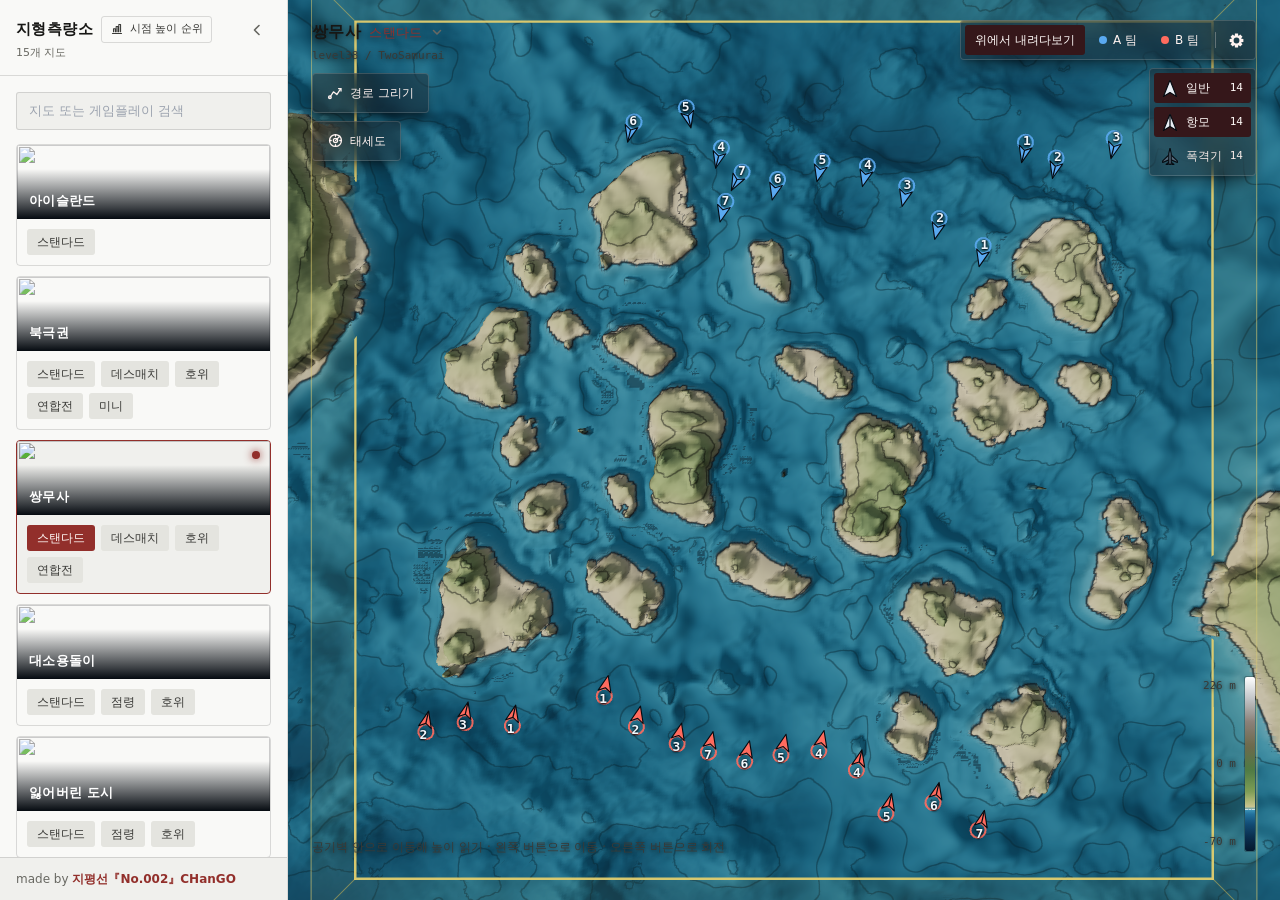
==== admin/index.html @ e3098318 "Add map viewer terrain data and Korean UI" ====
<!doctype html>
<html lang="ko">
  <head>
    <meta charset="UTF-8" />
    <meta name="viewport" content="width=device-width, initial-scale=1.0" />
    <title>지형도 작성 플랫폼 - 비공식</title>
    <link rel="stylesheet" href="/index.css" />
  </head>
  <body>
    <div id="root"></div>
    <script src="/indexbh.js?v=20261002d"></script>
  </body>
</html>
---- index.css ----
*,:before,:after {
    --tw-border-spacing-x: 0;
    --tw-border-spacing-y: 0;
    --tw-translate-x: 0;
    --tw-translate-y: 0;
    --tw-rotate: 0;
    --tw-skew-x: 0;
    --tw-skew-y: 0;
    --tw-scale-x: 1;
    --tw-scale-y: 1;
    --tw-pan-x: ;
    --tw-pan-y: ;
    --tw-pinch-zoom: ;
    --tw-scroll-snap-strictness: proximity;
    --tw-gradient-from-position: ;
    --tw-gradient-via-position: ;
    --tw-gradient-to-position: ;
    --tw-ordinal: ;
    --tw-slashed-zero: ;
    --tw-numeric-figure: ;
    --tw-numeric-spacing: ;
    --tw-numeric-fraction: ;
    --tw-ring-inset: ;
    --tw-ring-offset-width: 0px;
    --tw-ring-offset-color: #fff;
    --tw-ring-color: rgb(59 130 246 / .5);
    --tw-ring-offset-shadow: 0 0 #0000;
    --tw-ring-shadow: 0 0 #0000;
    --tw-shadow: 0 0 #0000;
    --tw-shadow-colored: 0 0 #0000;
    --tw-blur: ;
    --tw-brightness: ;
    --tw-contrast: ;
    --tw-grayscale: ;
    --tw-hue-rotate: ;
    --tw-invert: ;
    --tw-saturate: ;
    --tw-sepia: ;
    --tw-drop-shadow: ;
    --tw-backdrop-blur: ;
    --tw-backdrop-brightness: ;
    --tw-backdrop-contrast: ;
    --tw-backdrop-grayscale: ;
    --tw-backdrop-hue-rotate: ;
    --tw-backdrop-invert: ;
    --tw-backdrop-opacity: ;
    --tw-backdrop-saturate: ;
    --tw-backdrop-sepia: ;
    --tw-contain-size: ;
    --tw-contain-layout: ;
    --tw-contain-paint: ;
    --tw-contain-style:
}

::backdrop {
    --tw-border-spacing-x: 0;
    --tw-border-spacing-y: 0;
    --tw-translate-x: 0;
    --tw-translate-y: 0;
    --tw-rotate: 0;
    --tw-skew-x: 0;
    --tw-skew-y: 0;
    --tw-scale-x: 1;
    --tw-scale-y: 1;
    --tw-pan-x: ;
    --tw-pan-y: ;
    --tw-pinch-zoom: ;
    --tw-scroll-snap-strictness: proximity;
    --tw-gradient-from-position: ;
    --tw-gradient-via-position: ;
    --tw-gradient-to-position: ;
    --tw-ordinal: ;
    --tw-slashed-zero: ;
    --tw-numeric-figure: ;
    --tw-numeric-spacing: ;
    --tw-numeric-fraction: ;
    --tw-ring-inset: ;
    --tw-ring-offset-width: 0px;
    --tw-ring-offset-color: #fff;
    --tw-ring-color: rgb(59 130 246 / .5);
    --tw-ring-offset-shadow: 0 0 #0000;
    --tw-ring-shadow: 0 0 #0000;
    --tw-shadow: 0 0 #0000;
    --tw-shadow-colored: 0 0 #0000;
    --tw-blur: ;
    --tw-brightness: ;
    --tw-contrast: ;
    --tw-grayscale: ;
    --tw-hue-rotate: ;
    --tw-invert: ;
    --tw-saturate: ;
    --tw-sepia: ;
    --tw-drop-shadow: ;
    --tw-backdrop-blur: ;
    --tw-backdrop-brightness: ;
    --tw-backdrop-contrast: ;
    --tw-backdrop-grayscale: ;
    --tw-backdrop-hue-rotate: ;
    --tw-backdrop-invert: ;
    --tw-backdrop-opacity: ;
    --tw-backdrop-saturate: ;
    --tw-backdrop-sepia: ;
    --tw-contain-size: ;
    --tw-contain-layout: ;
    --tw-contain-paint: ;
    --tw-contain-style:
}

*,:before,:after {
    box-sizing: border-box;
    border-width: 0;
    border-style: solid;
    border-color: #e5e7eb
}

:before,:after {
    --tw-content: ""
}

html,:host {
    line-height: 1.5;
    -webkit-text-size-adjust: 100%;
    -moz-tab-size: 4;
    -o-tab-size: 4;
    tab-size: 4;
    font-family: ui-sans-serif,system-ui,sans-serif,"Apple Color Emoji","Segoe UI Emoji",Segoe UI Symbol,"Noto Color Emoji";
    font-feature-settings: normal;
    font-variation-settings: normal;
    -webkit-tap-highlight-color: transparent
}

body {
    margin: 0;
    line-height: inherit
}

hr {
    height: 0;
    color: inherit;
    border-top-width: 1px
}

abbr:where([title]) {
    -webkit-text-decoration: underline dotted;
    text-decoration: underline dotted
}

h1,h2,h3,h4,h5,h6 {
    font-size: inherit;
    font-weight: inherit
}

a {
    color: inherit;
    text-decoration: inherit
}

b,strong {
    font-weight: bolder
}

code,kbd,samp,pre {
    font-family: JetBrains Mono,Cascadia Code,Consolas,monospace;
    font-feature-settings: normal;
    font-variation-settings: normal;
    font-size: 1em
}

small {
    font-size: 80%
}

sub,sup {
    font-size: 75%;
    line-height: 0;
    position: relative;
    vertical-align: baseline
}

sub {
    bottom: -.25em
}

sup {
    top: -.5em
}

table {
    text-indent: 0;
    border-color: inherit;
    border-collapse: collapse
}

button,input,optgroup,select,textarea {
    font-family: inherit;
    font-feature-settings: inherit;
    font-variation-settings: inherit;
    font-size: 100%;
    font-weight: inherit;
    line-height: inherit;
    letter-spacing: inherit;
    color: inherit;
    margin: 0;
    padding: 0
}

button,select {
    text-transform: none
}

button,input:where([type=button]),input:where([type=reset]),input:where([type=submit]) {
    -webkit-appearance: button;
    background-color: transparent;
    background-image: none
}

:-moz-focusring {
    outline: auto
}

:-moz-ui-invalid {
    box-shadow: none
}

progress {
    vertical-align: baseline
}

::-webkit-inner-spin-button,::-webkit-outer-spin-button {
    height: auto
}

[type=search] {
    -webkit-appearance: textfield;
    outline-offset: -2px
}

::-webkit-search-decoration {
    -webkit-appearance: none
}

::-webkit-file-upload-button {
    -webkit-appearance: button;
    font: inherit
}

summary {
    display: list-item
}

blockquote,dl,dd,h1,h2,h3,h4,h5,h6,hr,figure,p,pre {
    margin: 0
}

fieldset {
    margin: 0;
    padding: 0
}

legend {
    padding: 0
}

ol,ul,menu {
    list-style: none;
    margin: 0;
    padding: 0
}

dialog {
    padding: 0
}

textarea {
    resize: vertical
}

input::-moz-placeholder,textarea::-moz-placeholder {
    opacity: 1;
    color: #9ca3af
}

input::placeholder,textarea::placeholder {
    opacity: 1;
    color: #9ca3af
}

button,[role=button] {
    cursor: pointer
}

:disabled {
    cursor: default
}

img,svg,video,canvas,audio,iframe,embed,object {
    display: block;
    vertical-align: middle
}

img,video {
    max-width: 100%;
    height: auto
}

[hidden]:where(:not([hidden=until-found])) {
    display: none
}

:root {
    color-scheme: light;
    --ground: #e9ebec;
    --panel: #f9f9f7;
    --panel-2: #f0f0ed;
    --panel-3: #e4e4df;
    --rule: rgba(24, 24, 22, .14);
    --rule-strong: rgba(24, 24, 22, .28);
    --ink: #171715;
    --ink-2: #393936;
    --ink-3: #686862;
    --accent: #922f2b;
    --accent-strong: #73221f;
    --accent-soft: #f1dfdd;
    --accent-ink: #fff8f6;
    --hover: rgba(24, 24, 22, .06);
    --backdrop: rgba(18, 18, 17, .66);
    --panel-shadow: rgba(18, 18, 17, .2);
    --sonar: var(--accent);
    --land: #875d19
}

@media (prefers-color-scheme: dark) {
    :root {
        color-scheme:dark;
        --ground: #242d31;
        --panel: #0c0c0b;
        --panel-2: #181817;
        --panel-3: #262624;
        --rule: rgba(244, 243, 239, .13);
        --rule-strong: rgba(244, 243, 239, .27);
        --ink: #f4f3ef;
        --ink-2: #d2d0ca;
        --ink-3: #aaa8a0;
        --accent: #bc4b45;
        --accent-strong: #d45d56;
        --accent-soft: #2c1918;
        --accent-ink: #fff8f6;
        --hover: rgba(244, 243, 239, .07);
        --backdrop: rgba(5, 5, 5, .74);
        --panel-shadow: rgba(0, 0, 0, .5);
        --land: #d0a455
    }
}

html,body,#root {
    height: 100%
}

body {
    margin: 0;
    background: var(--ground);
    color: var(--ink);
    font-family: Segoe UI,PingFang SC,Microsoft YaHei,system-ui,sans-serif;
    -webkit-font-smoothing: antialiased;
    overflow: hidden;
    overscroll-behavior: none
}

canvas {
    touch-action: none
}

:focus-visible {
    outline: 1px solid var(--sonar);
    outline-offset: 2px
}

.map-glass {
    --panel: #1c090b;
    --panel-2: #260e11;
    --panel-3: #35171a;
    --ink: #fffaf8;
    --ink-2: #fff3f0;
    --ink-3: #f5e9e6;
    --rule: rgba(255, 238, 234, .16);
    --rule-strong: rgba(255, 238, 234, .29);
    --hover: rgba(255, 244, 240, .09);
    --accent: #e16a64;
    --accent-strong: #f07c75;
    --accent-soft: #3b181b;
    --sonar: var(--accent);
    color: var(--ink);
    background: #1c090b59
}

.pane-scroll {
    overflow-y: auto;
    overscroll-behavior: contain;
    scrollbar-width: thin;
    scrollbar-color: var(--rule-strong) transparent
}

.pane-scroll::-webkit-scrollbar {
    width: 5px
}

.pane-scroll::-webkit-scrollbar-thumb {
    background: var(--rule-strong);
    border-radius: 3px
}

.pane-scroll::-webkit-scrollbar-track {
    background: transparent
}

.spawn-mark {
    --mark: 40px;
    position: relative;
    display: grid;
    place-items: center;
    width: var(--mark);
    height: var(--mark);
    -moz-user-select: none;
    user-select: none;
    -webkit-user-select: none
}

.spawn-mark__dial {
    position: absolute;
    top: 0;
    right: 0;
    bottom: 0;
    left: 0;
    display: flex;
    align-items: flex-start;
    justify-content: center;
    transform-origin: 50% 50%;
    transition: filter .12s ease
}

.spawn-mark__dart {
    width: 14px;
    height: 15px;
    overflow: visible
}

.spawn-mark__num {
    position: relative;
    font-family: ui-monospace,SFMono-Regular,Cascadia Mono,Consolas,monospace;
    font-size: 12px;
    font-weight: 700;
    line-height: 1;
    font-variant-numeric: tabular-nums;
    color: #f2f8fc;
    text-shadow: 0 0 3px #050b11,0 1px 2px #050b11;
    pointer-events: none
}

@media (min-width: 768px) {
    .spawn-mark {
        --mark: 46px
    }

    .spawn-mark__dart {
        width: 16px;
        height: 17px
    }

    .spawn-mark__num {
        font-size: 13px
    }
}

.group:hover .spawn-mark__dial,.group:focus-visible .spawn-mark__dial {
    filter: drop-shadow(0 0 5px color-mix(in srgb,var(--c) 85%,transparent))
}

.sr-only {
    position: absolute;
    width: 1px;
    height: 1px;
    padding: 0;
    margin: -1px;
    overflow: hidden;
    clip: rect(0,0,0,0);
    white-space: nowrap;
    border-width: 0
}

.pointer-events-none {
    pointer-events: none
}

.pointer-events-auto {
    pointer-events: auto
}

.visible {
    visibility: visible
}

.fixed {
    position: fixed
}

.absolute {
    position: absolute
}

.relative {
    position: relative
}

.sticky {
    position: sticky
}

.inset-0 {
    top: 0;
    right: 0;
    bottom: 0;
    left: 0
}

.inset-x-0 {
    left: 0;
    right: 0
}

.-left-0\.5 {
    left: -.125rem
}

.bottom-0 {
    bottom: 0
}

.bottom-11 {
    bottom: 2.75rem
}

.bottom-2 {
    bottom: .5rem
}

.bottom-3 {
    bottom: .75rem
}

.bottom-\[116px\] {
    bottom: 116px
}

.bottom-\[calc\(32px\+env\(safe-area-inset-bottom\)\)\] {
    bottom: calc(32px + env(safe-area-inset-bottom))
}

.bottom-full {
    bottom: 100%
}

.left-0 {
    left: 0
}

.left-1 {
    left: .25rem
}

.left-1\/2 {
    left: 50%
}

.left-3 {
    left: .75rem
}

.left-4 {
    left: 1rem
}

.left-6 {
    left: 1.5rem
}

.left-\[3px\] {
    left: 3px
}

.left-\[calc\(100\%\+4px\)\] {
    left: calc(100% + 4px)
}

.left-\[calc\(100\%\+6px\)\] {
    left: calc(100% + 6px)
}

.right-0 {
    right: 0
}

.right-1\.5 {
    right: .375rem
}

.right-2\.5 {
    right: .625rem
}

.right-3 {
    right: .75rem
}

.top-0 {
    top: 0
}

.top-1\.5 {
    top: .375rem
}

.top-1\/2 {
    top: 50%
}

.top-11 {
    top: 2.75rem
}

.top-2\.5 {
    top: .625rem
}

.top-3 {
    top: .75rem
}

.top-3\.5 {
    top: .875rem
}

.top-\[3px\] {
    top: 3px
}

.top-\[52px\] {
    top: 52px
}

.top-\[calc\(100\%\+5px\)\] {
    top: calc(100% + 5px)
}

.z-0 {
    z-index: 0
}

.z-20 {
    z-index: 20
}

.z-30 {
    z-index: 30
}

.z-40 {
    z-index: 40
}

.z-50 {
    z-index: 50
}

.z-\[70\] {
    z-index: 70
}

.z-\[90\] {
    z-index: 90
}

.m-0 {
    margin: 0
}

.mx-4 {
    margin-left: 1rem;
    margin-right: 1rem
}

.mx-auto {
    margin-left: auto;
    margin-right: auto
}

.-mr-1\.5 {
    margin-right: -.375rem
}

.mb-0\.5 {
    margin-bottom: .125rem
}

.mb-1\.5 {
    margin-bottom: .375rem
}

.mb-2 {
    margin-bottom: .5rem
}

.mb-2\.5 {
    margin-bottom: .625rem
}

.mb-3 {
    margin-bottom: .75rem
}

.mb-3\.5 {
    margin-bottom: .875rem
}

.ml-0\.5 {
    margin-left: .125rem
}

.ml-1 {
    margin-left: .25rem
}

.ml-2 {
    margin-left: .5rem
}

.ml-auto {
    margin-left: auto
}

.mr-1 {
    margin-right: .25rem
}

.mt-0\.5 {
    margin-top: .125rem
}

.mt-1 {
    margin-top: .25rem
}

.mt-1\.5 {
    margin-top: .375rem
}

.mt-2 {
    margin-top: .5rem
}

.mt-2\.5 {
    margin-top: .625rem
}

.mt-24 {
    margin-top: 6rem
}

.mt-3 {
    margin-top: .75rem
}

.mt-4 {
    margin-top: 1rem
}

.mt-7 {
    margin-top: 1.75rem
}

.block {
    display: block
}

.inline {
    display: inline
}

.flex {
    display: flex
}

.inline-flex {
    display: inline-flex
}

.grid {
    display: grid
}

.hidden {
    display: none
}

.h-0\.5 {
    height: .125rem
}

.h-1\.5 {
    height: .375rem
}

.h-1\/2 {
    height: 50%
}

.h-2 {
    height: .5rem
}

.h-2\/3 {
    height: 66.666667%
}

.h-24 {
    height: 6rem
}

.h-3 {
    height: .75rem
}

.h-3\.5 {
    height: .875rem
}

.h-4 {
    height: 1rem
}

.h-5 {
    height: 1.25rem
}

.h-7 {
    height: 1.75rem
}

.h-8 {
    height: 2rem
}

.h-9 {
    height: 2.25rem
}

.h-\[100dvh\] {
    height: 100dvh
}

.h-\[14px\] {
    height: 14px
}

.h-\[17px\] {
    height: 17px
}

.h-\[18px\] {
    height: 18px
}

.h-\[20px\] {
    height: 20px
}

.h-\[2px\] {
    height: 2px
}

.h-\[46px\] {
    height: 46px
}

.h-\[58px\] {
    height: 58px
}

.h-\[64px\] {
    height: 64px
}

.h-\[66px\] {
    height: 66px
}

.h-\[74px\] {
    height: 74px
}

.h-full {
    height: 100%
}

.h-px {
    height: 1px
}

.max-h-\[150px\] {
    max-height: 150px
}

.max-h-\[180px\] {
    max-height: 180px
}

.max-h-\[360px\] {
    max-height: 360px
}

.max-h-\[86vh\] {
    max-height: 86vh
}

.max-h-\[92dvh\] {
    max-height: 92dvh
}

.max-h-\[min\(52dvh\,330px\)\] {
    max-height: min(52dvh,330px)
}

.max-h-\[min\(52vh\,420px\)\] {
    max-height: min(52vh,420px)
}

.max-h-\[min\(68vh\,520px\)\] {
    max-height: min(68vh,520px)
}

.max-h-full {
    max-height: 100%
}

.min-h-0 {
    min-height: 0px
}

.min-h-40 {
    min-height: 10rem
}

.min-h-8 {
    min-height: 2rem
}

.min-h-\[56px\] {
    min-height: 56px
}

.w-1\.5 {
    width: .375rem
}

.w-10 {
    width: 2.5rem
}

.w-14 {
    width: 3.5rem
}

.w-2 {
    width: .5rem
}

.w-3 {
    width: .75rem
}

.w-3\.5 {
    width: .875rem
}

.w-4 {
    width: 1rem
}

.w-5 {
    width: 1.25rem
}

.w-7 {
    width: 1.75rem
}

.w-8 {
    width: 2rem
}

.w-\[112px\] {
    width: 112px
}

.w-\[13px\] {
    width: 13px
}

.w-\[14px\] {
    width: 14px
}

.w-\[166px\] {
    width: 166px
}

.w-\[17px\] {
    width: 17px
}

.w-\[20px\] {
    width: 20px
}

.w-\[216px\] {
    width: 216px
}

.w-\[286px\] {
    width: 286px
}

.w-\[288px\] {
    width: 288px
}

.w-\[2px\] {
    width: 2px
}

.w-\[34px\] {
    width: 34px
}

.w-\[46px\] {
    width: 46px
}

.w-\[52px\] {
    width: 52px
}

.w-\[58px\] {
    width: 58px
}

.w-\[62px\] {
    width: 62px
}

.w-\[calc\(50\%-29px\)\] {
    width: calc(50% - 29px)
}

.w-\[min\(246px\,calc\(100vw-7\.5rem\)\)\] {
    width: min(246px,calc(100vw - 7.5rem))
}

.w-\[min\(300px\,calc\(100vw-2rem\)\)\] {
    width: min(300px,calc(100vw - 2rem))
}

.w-\[min\(86vw\,320px\)\] {
    width: min(86vw,320px)
}

.w-\[min\(92vw\,360px\)\] {
    width: min(92vw,360px)
}

.w-\[min\(96vw\,860px\)\] {
    width: min(96vw,860px)
}

.w-full {
    width: 100%
}

.w-px {
    width: 1px
}

.min-w-0 {
    min-width: 0px
}

.min-w-max {
    min-width: -moz-max-content;
    min-width: max-content
}

.max-w-3xl {
    max-width: 48rem
}

.max-w-\[132px\] {
    max-width: 132px
}

.max-w-\[180px\] {
    max-width: 180px
}

.max-w-\[94vw\] {
    max-width: 94vw
}

.max-w-\[calc\(100vw-2rem\)\] {
    max-width: calc(100vw - 2rem)
}

.max-w-\[calc\(100vw-6\.5rem\)\] {
    max-width: calc(100vw - 6.5rem)
}

.flex-1 {
    flex: 1 1 0%
}

.shrink-0 {
    flex-shrink: 0
}

.-translate-x-1\/2 {
    --tw-translate-x: -50%;
    transform: translate(var(--tw-translate-x),var(--tw-translate-y)) rotate(var(--tw-rotate)) skew(var(--tw-skew-x)) skewY(var(--tw-skew-y)) scaleX(var(--tw-scale-x)) scaleY(var(--tw-scale-y))
}

.-translate-y-1\/2 {
    --tw-translate-y: -50%;
    transform: translate(var(--tw-translate-x),var(--tw-translate-y)) rotate(var(--tw-rotate)) skew(var(--tw-skew-x)) skewY(var(--tw-skew-y)) scaleX(var(--tw-scale-x)) scaleY(var(--tw-scale-y))
}

.translate-x-0 {
    --tw-translate-x: 0px;
    transform: translate(var(--tw-translate-x),var(--tw-translate-y)) rotate(var(--tw-rotate)) skew(var(--tw-skew-x)) skewY(var(--tw-skew-y)) scaleX(var(--tw-scale-x)) scaleY(var(--tw-scale-y))
}

.translate-x-4 {
    --tw-translate-x: 1rem;
    transform: translate(var(--tw-translate-x),var(--tw-translate-y)) rotate(var(--tw-rotate)) skew(var(--tw-skew-x)) skewY(var(--tw-skew-y)) scaleX(var(--tw-scale-x)) scaleY(var(--tw-scale-y))
}

.rotate-180 {
    --tw-rotate: 180deg;
    transform: translate(var(--tw-translate-x),var(--tw-translate-y)) rotate(var(--tw-rotate)) skew(var(--tw-skew-x)) skewY(var(--tw-skew-y)) scaleX(var(--tw-scale-x)) scaleY(var(--tw-scale-y))
}

.transform {
    transform: translate(var(--tw-translate-x),var(--tw-translate-y)) rotate(var(--tw-rotate)) skew(var(--tw-skew-x)) skewY(var(--tw-skew-y)) scaleX(var(--tw-scale-x)) scaleY(var(--tw-scale-y))
}

.cursor-crosshair {
    cursor: crosshair
}

.cursor-pointer {
    cursor: pointer
}

.select-none {
    -webkit-user-select: none;
    -moz-user-select: none;
    user-select: none
}

.snap-x {
    scroll-snap-type: x var(--tw-scroll-snap-strictness)
}

.snap-mandatory {
    --tw-scroll-snap-strictness: mandatory
}

.snap-start {
    scroll-snap-align: start
}

.grid-cols-2 {
    grid-template-columns: repeat(2,minmax(0,1fr))
}

.grid-cols-3 {
    grid-template-columns: repeat(3,minmax(0,1fr))
}

.grid-cols-\[34px_minmax\(0\,1fr\)_auto\] {
    grid-template-columns: 34px minmax(0,1fr) auto
}

.grid-cols-\[40px_minmax\(0\,1fr\)_auto\] {
    grid-template-columns: 40px minmax(0,1fr) auto
}

.grid-cols-\[52px_minmax\(0\,1fr\)\] {
    grid-template-columns: 52px minmax(0,1fr)
}

.grid-cols-\[62px_minmax\(0\,1fr\)_auto\] {
    grid-template-columns: 62px minmax(0,1fr) auto
}

.flex-col {
    flex-direction: column
}

.flex-wrap {
    flex-wrap: wrap
}

.place-items-center {
    place-items: center
}

.items-start {
    align-items: flex-start
}

.items-end {
    align-items: flex-end
}

.items-center {
    align-items: center
}

.items-baseline {
    align-items: baseline
}

.items-stretch {
    align-items: stretch
}

.justify-center {
    justify-content: center
}

.justify-between {
    justify-content: space-between
}

.gap-0\.5 {
    gap: .125rem
}

.gap-1 {
    gap: .25rem
}

.gap-1\.5 {
    gap: .375rem
}

.gap-2 {
    gap: .5rem
}

.gap-2\.5 {
    gap: .625rem
}

.gap-3 {
    gap: .75rem
}

.gap-4 {
    gap: 1rem
}

.gap-x-2 {
    -moz-column-gap: .5rem;
    column-gap: .5rem
}

.gap-x-3 {
    -moz-column-gap: .75rem;
    column-gap: .75rem
}

.gap-x-4 {
    -moz-column-gap: 1rem;
    column-gap: 1rem
}

.gap-y-1 {
    row-gap: .25rem
}

.gap-y-2 {
    row-gap: .5rem
}

.space-y-2\.5>:not([hidden])~:not([hidden]) {
    --tw-space-y-reverse: 0;
    margin-top: calc(.625rem * calc(1 - var(--tw-space-y-reverse)));
    margin-bottom: calc(.625rem * var(--tw-space-y-reverse))
}

.space-y-5>:not([hidden])~:not([hidden]) {
    --tw-space-y-reverse: 0;
    margin-top: calc(1.25rem * calc(1 - var(--tw-space-y-reverse)));
    margin-bottom: calc(1.25rem * var(--tw-space-y-reverse))
}

.overflow-hidden {
    overflow: hidden
}

.overflow-visible {
    overflow: visible
}

.overflow-x-auto {
    overflow-x: auto
}

.overflow-y-auto {
    overflow-y: auto
}

.truncate {
    overflow: hidden;
    text-overflow: ellipsis;
    white-space: nowrap
}

.whitespace-nowrap {
    white-space: nowrap
}

.rounded {
    border-radius: .25rem
}

.rounded-\[2px\] {
    border-radius: 2px
}

.rounded-\[3px\] {
    border-radius: 3px
}

.rounded-\[4px\] {
    border-radius: 4px
}

.rounded-\[5px\] {
    border-radius: 5px
}

.rounded-full {
    border-radius: 9999px
}

.rounded-md {
    border-radius: .375rem
}

.rounded-sm {
    border-radius: .125rem
}

.border {
    border-width: 1px
}

.border-b {
    border-bottom-width: 1px
}

.border-b-2 {
    border-bottom-width: 2px
}

.border-l {
    border-left-width: 1px
}

.border-r {
    border-right-width: 1px
}

.border-t {
    border-top-width: 1px
}

.border-t-2 {
    border-top-width: 2px
}

.border-dashed {
    border-style: dashed
}

.border-\[\#ff6b5e\]\/45 {
    border-color: #ff6b5e73
}

.border-\[var\(--accent\)\] {
    border-color: var(--accent)
}

.border-\[var\(--rule\)\] {
    border-color: var(--rule)
}

.border-\[var\(--rule-strong\)\] {
    border-color: var(--rule-strong)
}

.border-\[var\(--sonar\)\] {
    border-color: var(--sonar)
}

.border-amber-200\/25 {
    border-color: #fde68a40
}

.border-transparent {
    border-color: transparent
}

.border-white\/70 {
    border-color: #ffffffb3
}

.bg-\[\#2a1512\]\/90 {
    background-color: #2a1512e6
}

.bg-\[\#35db89\] {
    --tw-bg-opacity: 1;
    background-color: rgb(53 219 137 / var(--tw-bg-opacity, 1))
}

.bg-\[\#7df5a8\] {
    --tw-bg-opacity: 1;
    background-color: rgb(125 245 168 / var(--tw-bg-opacity, 1))
}

.bg-\[\#e8c66e\] {
    --tw-bg-opacity: 1;
    background-color: rgb(232 198 110 / var(--tw-bg-opacity, 1))
}

.bg-\[\#ee5f66\] {
    --tw-bg-opacity: 1;
    background-color: rgb(238 95 102 / var(--tw-bg-opacity, 1))
}

.bg-\[var\(--accent-ink\)\] {
    background-color: var(--accent-ink)
}

.bg-\[var\(--accent-soft\)\] {
    background-color: var(--accent-soft)
}

.bg-\[var\(--backdrop\)\] {
    background-color: var(--backdrop)
}

.bg-\[var\(--ground\)\] {
    background-color: var(--ground)
}

.bg-\[var\(--ink-2\)\] {
    background-color: var(--ink-2)
}

.bg-\[var\(--panel\)\] {
    background-color: var(--panel)
}

.bg-\[var\(--panel-2\)\] {
    background-color: var(--panel-2)
}

.bg-\[var\(--panel-3\)\] {
    background-color: var(--panel-3)
}

.bg-\[var\(--rule-strong\)\] {
    background-color: var(--rule-strong)
}

.bg-\[var\(--sonar\)\] {
    background-color: var(--sonar)
}

.bg-white {
    --tw-bg-opacity: 1;
    background-color: rgb(255 255 255 / var(--tw-bg-opacity, 1))
}

.bg-white\/40 {
    background-color: #fff6
}

.bg-gradient-to-t {
    background-image: linear-gradient(to top,var(--tw-gradient-stops))
}

.from-\[\#060b11\] {
    --tw-gradient-from: #060b11 var(--tw-gradient-from-position);
    --tw-gradient-to: rgb(6 11 17 / 0) var(--tw-gradient-to-position);
    --tw-gradient-stops: var(--tw-gradient-from), var(--tw-gradient-to)
}

.via-\[\#060b11\]\/70 {
    --tw-gradient-to: rgb(6 11 17 / 0) var(--tw-gradient-to-position);
    --tw-gradient-stops: var(--tw-gradient-from), rgb(6 11 17 / .7) var(--tw-gradient-via-position), var(--tw-gradient-to)
}

.to-transparent {
    --tw-gradient-to: transparent var(--tw-gradient-to-position)
}

.object-contain {
    -o-object-fit: contain;
    object-fit: contain
}

.object-cover {
    -o-object-fit: cover;
    object-fit: cover
}

.p-0 {
    padding: 0
}

.p-0\.5 {
    padding: .125rem
}

.p-1 {
    padding: .25rem
}

.p-1\.5 {
    padding: .375rem
}

.p-2 {
    padding: .5rem
}

.p-3 {
    padding: .75rem
}

.p-5 {
    padding: 1.25rem
}

.px-1 {
    padding-left: .25rem;
    padding-right: .25rem
}

.px-1\.5 {
    padding-left: .375rem;
    padding-right: .375rem
}

.px-2 {
    padding-left: .5rem;
    padding-right: .5rem
}

.px-2\.5 {
    padding-left: .625rem;
    padding-right: .625rem
}

.px-3 {
    padding-left: .75rem;
    padding-right: .75rem
}

.px-4 {
    padding-left: 1rem;
    padding-right: 1rem
}

.px-5 {
    padding-left: 1.25rem;
    padding-right: 1.25rem
}

.px-8 {
    padding-left: 2rem;
    padding-right: 2rem
}

.py-0\.5 {
    padding-top: .125rem;
    padding-bottom: .125rem
}

.py-1 {
    padding-top: .25rem;
    padding-bottom: .25rem
}

.py-1\.5 {
    padding-top: .375rem;
    padding-bottom: .375rem
}

.py-2 {
    padding-top: .5rem;
    padding-bottom: .5rem
}

.py-2\.5 {
    padding-top: .625rem;
    padding-bottom: .625rem
}

.py-3 {
    padding-top: .75rem;
    padding-bottom: .75rem
}

.py-4 {
    padding-top: 1rem;
    padding-bottom: 1rem
}

.py-5 {
    padding-top: 1.25rem;
    padding-bottom: 1.25rem
}

.py-8 {
    padding-top: 2rem;
    padding-bottom: 2rem
}

.py-\[3px\] {
    padding-top: 3px;
    padding-bottom: 3px
}

.pb-1 {
    padding-bottom: .25rem
}

.pb-2 {
    padding-bottom: .5rem
}

.pb-3\.5 {
    padding-bottom: .875rem
}

.pb-\[calc\(0\.375rem\+env\(safe-area-inset-bottom\)\)\] {
    padding-bottom: calc(.375rem + env(safe-area-inset-bottom))
}

.pb-\[env\(safe-area-inset-bottom\)\] {
    padding-bottom: env(safe-area-inset-bottom)
}

.pl-1\.5 {
    padding-left: .375rem
}

.pr-3 {
    padding-right: .75rem
}

.pt-3 {
    padding-top: .75rem
}

.pt-4 {
    padding-top: 1rem
}

.text-left {
    text-align: left
}

.text-center {
    text-align: center
}

.text-right {
    text-align: right
}

.font-mono {
    font-family: JetBrains Mono,Cascadia Code,Consolas,monospace
}

.text-\[10px\] {
    font-size: 10px
}

.text-\[11px\] {
    font-size: 11px
}

.text-\[12px\] {
    font-size: 12px
}

.text-\[13px\] {
    font-size: 13px
}

.text-\[14px\] {
    font-size: 14px
}

.text-\[15px\] {
    font-size: 15px
}

.text-\[16px\] {
    font-size: 16px
}

.text-\[18px\] {
    font-size: 18px
}

.text-\[9px\] {
    font-size: 9px
}

.text-sm {
    font-size: .875rem;
    line-height: 1.25rem
}

.font-medium {
    font-weight: 500
}

.font-normal {
    font-weight: 400
}

.font-semibold {
    font-weight: 600
}

.uppercase {
    text-transform: uppercase
}

.tabular-nums {
    --tw-numeric-spacing: tabular-nums;
    font-variant-numeric: var(--tw-ordinal) var(--tw-slashed-zero) var(--tw-numeric-figure) var(--tw-numeric-spacing) var(--tw-numeric-fraction)
}

.leading-4 {
    line-height: 1rem
}

.leading-7 {
    line-height: 1.75rem
}

.leading-\[1\.45\] {
    line-height: 1.45
}

.leading-none {
    line-height: 1
}

.leading-relaxed {
    line-height: 1.625
}

.leading-tight {
    line-height: 1.25
}

.tracking-\[0\.12em\] {
    letter-spacing: .12em
}

.tracking-\[0\.13em\] {
    letter-spacing: .13em
}

.tracking-\[0\.16em\] {
    letter-spacing: .16em
}

.tracking-\[0\.18em\] {
    letter-spacing: .18em
}

.tracking-wide {
    letter-spacing: .025em
}

.text-\[\#9bdbb8\] {
    --tw-text-opacity: 1;
    color: rgb(155 219 184 / var(--tw-text-opacity, 1))
}

.text-\[\#c4f5d6\] {
    --tw-text-opacity: 1;
    color: rgb(196 245 214 / var(--tw-text-opacity, 1))
}

.text-\[\#f0b7b9\] {
    --tw-text-opacity: 1;
    color: rgb(240 183 185 / var(--tw-text-opacity, 1))
}

.text-\[\#ffb0a8\] {
    --tw-text-opacity: 1;
    color: rgb(255 176 168 / var(--tw-text-opacity, 1))
}

.text-\[\#ffb3aa\] {
    --tw-text-opacity: 1;
    color: rgb(255 179 170 / var(--tw-text-opacity, 1))
}

.text-\[\#ffd0d1\] {
    --tw-text-opacity: 1;
    color: rgb(255 208 209 / var(--tw-text-opacity, 1))
}

.text-\[var\(--accent\)\] {
    color: var(--accent)
}

.text-\[var\(--accent-ink\)\] {
    color: var(--accent-ink)
}

.text-\[var\(--accent-strong\)\] {
    color: var(--accent-strong)
}

.text-\[var\(--ink\)\] {
    color: var(--ink)
}

.text-\[var\(--ink-2\)\] {
    color: var(--ink-2)
}

.text-\[var\(--ink-3\)\] {
    color: var(--ink-3)
}

.text-\[var\(--sonar\)\] {
    color: var(--sonar)
}

.text-amber-100 {
    --tw-text-opacity: 1;
    color: rgb(254 243 199 / var(--tw-text-opacity, 1))
}

.text-red-300 {
    --tw-text-opacity: 1;
    color: rgb(252 165 165 / var(--tw-text-opacity, 1))
}

.text-white {
    --tw-text-opacity: 1;
    color: rgb(255 255 255 / var(--tw-text-opacity, 1))
}

.underline {
    text-decoration-line: underline
}

.decoration-\[var\(--rule-strong\)\] {
    text-decoration-color: var(--rule-strong)
}

.underline-offset-4 {
    text-underline-offset: 4px
}

.accent-\[var\(--sonar\)\] {
    accent-color: var(--sonar)
}

.opacity-100 {
    opacity: 1
}

.opacity-75 {
    opacity: .75
}

.opacity-80 {
    opacity: .8
}

.shadow-2xl {
    --tw-shadow: 0 25px 50px -12px rgb(0 0 0 / .25);
    --tw-shadow-colored: 0 25px 50px -12px var(--tw-shadow-color);
    box-shadow: var(--tw-ring-offset-shadow, 0 0 #0000),var(--tw-ring-shadow, 0 0 #0000),var(--tw-shadow)
}

.shadow-\[0_-12px_32px_var\(--panel-shadow\)\] {
    --tw-shadow: 0 -12px 32px var(--panel-shadow);
    --tw-shadow-colored: 0 -12px 32px var(--tw-shadow-color);
    box-shadow: var(--tw-ring-offset-shadow, 0 0 #0000),var(--tw-ring-shadow, 0 0 #0000),var(--tw-shadow)
}

.shadow-\[0_-4px_14px_var\(--panel-shadow\)\] {
    --tw-shadow: 0 -4px 14px var(--panel-shadow);
    --tw-shadow-colored: 0 -4px 14px var(--tw-shadow-color);
    box-shadow: var(--tw-ring-offset-shadow, 0 0 #0000),var(--tw-ring-shadow, 0 0 #0000),var(--tw-shadow)
}

.shadow-\[0_0_6px_rgba\(255\,255\,255\,0\.9\)\] {
    --tw-shadow: 0 0 6px rgba(255,255,255,.9);
    --tw-shadow-colored: 0 0 6px var(--tw-shadow-color);
    box-shadow: var(--tw-ring-offset-shadow, 0 0 #0000),var(--tw-ring-shadow, 0 0 #0000),var(--tw-shadow)
}

.shadow-\[0_0_8px_var\(--sonar\)\] {
    --tw-shadow: 0 0 8px var(--sonar);
    --tw-shadow-colored: 0 0 8px var(--tw-shadow-color);
    box-shadow: var(--tw-ring-offset-shadow, 0 0 #0000),var(--tw-ring-shadow, 0 0 #0000),var(--tw-shadow)
}

.shadow-\[0_24px_80px_var\(--panel-shadow\)\] {
    --tw-shadow: 0 24px 80px var(--panel-shadow);
    --tw-shadow-colored: 0 24px 80px var(--tw-shadow-color);
    box-shadow: var(--tw-ring-offset-shadow, 0 0 #0000),var(--tw-ring-shadow, 0 0 #0000),var(--tw-shadow)
}

.shadow-lg {
    --tw-shadow: 0 10px 15px -3px rgb(0 0 0 / .1), 0 4px 6px -4px rgb(0 0 0 / .1);
    --tw-shadow-colored: 0 10px 15px -3px var(--tw-shadow-color), 0 4px 6px -4px var(--tw-shadow-color);
    box-shadow: var(--tw-ring-offset-shadow, 0 0 #0000),var(--tw-ring-shadow, 0 0 #0000),var(--tw-shadow)
}

.shadow-md {
    --tw-shadow: 0 4px 6px -1px rgb(0 0 0 / .1), 0 2px 4px -2px rgb(0 0 0 / .1);
    --tw-shadow-colored: 0 4px 6px -1px var(--tw-shadow-color), 0 2px 4px -2px var(--tw-shadow-color);
    box-shadow: var(--tw-ring-offset-shadow, 0 0 #0000),var(--tw-ring-shadow, 0 0 #0000),var(--tw-shadow)
}

.shadow-xl {
    --tw-shadow: 0 20px 25px -5px rgb(0 0 0 / .1), 0 8px 10px -6px rgb(0 0 0 / .1);
    --tw-shadow-colored: 0 20px 25px -5px var(--tw-shadow-color), 0 8px 10px -6px var(--tw-shadow-color);
    box-shadow: var(--tw-ring-offset-shadow, 0 0 #0000),var(--tw-ring-shadow, 0 0 #0000),var(--tw-shadow)
}

.shadow-black\/30 {
    --tw-shadow-color: rgb(0 0 0 / .3);
    --tw-shadow: var(--tw-shadow-colored)
}

.shadow-black\/40 {
    --tw-shadow-color: rgb(0 0 0 / .4);
    --tw-shadow: var(--tw-shadow-colored)
}

.shadow-black\/45 {
    --tw-shadow-color: rgb(0 0 0 / .45);
    --tw-shadow: var(--tw-shadow-colored)
}

.shadow-black\/50 {
    --tw-shadow-color: rgb(0 0 0 / .5);
    --tw-shadow: var(--tw-shadow-colored)
}

.shadow-black\/60 {
    --tw-shadow-color: rgb(0 0 0 / .6);
    --tw-shadow: var(--tw-shadow-colored)
}

.shadow-black\/70 {
    --tw-shadow-color: rgb(0 0 0 / .7);
    --tw-shadow: var(--tw-shadow-colored)
}

.outline-none {
    outline: 2px solid transparent;
    outline-offset: 2px
}

.filter {
    filter: var(--tw-blur) var(--tw-brightness) var(--tw-contrast) var(--tw-grayscale) var(--tw-hue-rotate) var(--tw-invert) var(--tw-saturate) var(--tw-sepia) var(--tw-drop-shadow)
}

.backdrop-blur-md {
    --tw-backdrop-blur: blur(12px);
    -webkit-backdrop-filter: var(--tw-backdrop-blur) var(--tw-backdrop-brightness) var(--tw-backdrop-contrast) var(--tw-backdrop-grayscale) var(--tw-backdrop-hue-rotate) var(--tw-backdrop-invert) var(--tw-backdrop-opacity) var(--tw-backdrop-saturate) var(--tw-backdrop-sepia);
    backdrop-filter: var(--tw-backdrop-blur) var(--tw-backdrop-brightness) var(--tw-backdrop-contrast) var(--tw-backdrop-grayscale) var(--tw-backdrop-hue-rotate) var(--tw-backdrop-invert) var(--tw-backdrop-opacity) var(--tw-backdrop-saturate) var(--tw-backdrop-sepia)
}

.backdrop-blur-sm {
    --tw-backdrop-blur: blur(4px);
    -webkit-backdrop-filter: var(--tw-backdrop-blur) var(--tw-backdrop-brightness) var(--tw-backdrop-contrast) var(--tw-backdrop-grayscale) var(--tw-backdrop-hue-rotate) var(--tw-backdrop-invert) var(--tw-backdrop-opacity) var(--tw-backdrop-saturate) var(--tw-backdrop-sepia);
    backdrop-filter: var(--tw-backdrop-blur) var(--tw-backdrop-brightness) var(--tw-backdrop-contrast) var(--tw-backdrop-grayscale) var(--tw-backdrop-hue-rotate) var(--tw-backdrop-invert) var(--tw-backdrop-opacity) var(--tw-backdrop-saturate) var(--tw-backdrop-sepia)
}

.transition-colors {
    transition-property: color,background-color,border-color,text-decoration-color,fill,stroke;
    transition-timing-function: cubic-bezier(.4,0,.2,1);
    transition-duration: .15s
}

.transition-opacity {
    transition-property: opacity;
    transition-timing-function: cubic-bezier(.4,0,.2,1);
    transition-duration: .15s
}

.transition-transform {
    transition-property: transform;
    transition-timing-function: cubic-bezier(.4,0,.2,1);
    transition-duration: .15s
}

.duration-300 {
    transition-duration: .3s
}

.\[scrollbar-width\:none\] {
    scrollbar-width: none
}

.\[text-shadow\:0_1px_5px_rgba\(0\,0\,0\,0\.7\)\] {
    text-shadow: 0 1px 5px rgba(0,0,0,.7)
}

.\[text-shadow\:0_1px_5px_rgba\(0\,0\,0\,0\.8\)\] {
    text-shadow: 0 1px 5px rgba(0,0,0,.8)
}

.\[text-shadow\:0_1px_6px_rgba\(0\,0\,0\,0\.65\)\] {
    text-shadow: 0 1px 6px rgba(0,0,0,.65)
}

.\[writing-mode\:vertical-rl\] {
    writing-mode: vertical-rl
}

@media (prefers-reduced-motion: reduce) {
    .spawn-mark__dial {
        transition: none
    }
}

.placeholder\:text-\[var\(--ink-3\)\]: :-moz-placeholder {
    color:var(--ink-3)
}

.placeholder\:text-\[var\(--ink-3\)\]: :placeholder {
    color:var(--ink-3)
}

.hover\:border-\[var\(--rule-strong\)\]: hover {
    border-color:var(--rule-strong)
}

.hover\:border-\[var\(--sonar\)\]: hover {
    border-color:var(--sonar)
}

.hover\:bg-\[var\(--hover\)\]: hover {
    background-color:var(--hover)
}

.hover\:bg-\[var\(--panel-2\)\]: hover {
    background-color:var(--panel-2)
}

.hover\:bg-\[var\(--panel-3\)\]: hover {
    background-color:var(--panel-3)
}

.hover\:text-\[var\(--accent-strong\)\]: hover {
    color:var(--accent-strong)
}

.hover\:text-\[var\(--ink\)\]: hover {
    color:var(--ink)
}

.hover\:text-\[var\(--ink-2\)\]: hover {
    color:var(--ink-2)
}

.hover\:text-\[var\(--sonar\)\]: hover {
    color:var(--sonar)
}

.hover\:decoration-\[var\(--sonar\)\]: hover {
    text-decoration-color:var(--sonar)
}

.focus\:border-\[var\(--sonar\)\]: focus {
    border-color:var(--sonar)
}

.focus\:outline-none:focus {
    outline: 2px solid transparent;
    outline-offset: 2px
}

.active\:translate-y-px:active {
    --tw-translate-y: 1px;
    transform: translate(var(--tw-translate-x),var(--tw-translate-y)) rotate(var(--tw-rotate)) skew(var(--tw-skew-x)) skewY(var(--tw-skew-y)) scaleX(var(--tw-scale-x)) scaleY(var(--tw-scale-y))
}

.enabled\:hover\:bg-\[var\(--hover\)\]: hover:enabled {
    background-color:var(--hover)
}

.enabled\:hover\:text-\[var\(--ink\)\]: hover:enabled {
    color:var(--ink)
}

.disabled\:opacity-40:disabled {
    opacity: .4
}

.disabled\:opacity-50:disabled {
    opacity: .5
}

.group:hover .group-hover\:scale-\[1\.04\] {
    --tw-scale-x: 1.04;
    --tw-scale-y: 1.04;
    transform: translate(var(--tw-translate-x),var(--tw-translate-y)) rotate(var(--tw-rotate)) skew(var(--tw-skew-x)) skewY(var(--tw-skew-y)) scaleX(var(--tw-scale-x)) scaleY(var(--tw-scale-y))
}

.group:hover .group-hover\:text-\[var\(--ink-2\)\] {
    color: var(--ink-2)
}

.group:hover .group-hover\:opacity-100 {
    opacity: 1
}

@media (min-width: 640px) {
    .sm\:h-\[min\(78dvh\,720px\)\] {
        height:min(78dvh,720px)
    }

    .sm\:w-\[min\(92vw\,1080px\)\] {
        width: min(92vw,1080px)
    }

    .sm\:grid-cols-\[6rem_1fr\] {
        grid-template-columns: 6rem 1fr
    }

    .sm\:grid-cols-\[minmax\(0\,1fr\)_auto\] {
        grid-template-columns: minmax(0,1fr) auto
    }

    .sm\:flex-row {
        flex-direction: row
    }

    .sm\:place-items-center {
        place-items: center
    }

    .sm\:items-center {
        align-items: center
    }

    .sm\:items-baseline {
        align-items: baseline
    }

    .sm\:justify-end {
        justify-content: flex-end
    }

    .sm\:gap-3 {
        gap: .75rem
    }

    .sm\:truncate {
        overflow: hidden;
        text-overflow: ellipsis;
        white-space: nowrap
    }

    .sm\:rounded-\[5px\] {
        border-radius: 5px
    }

    .sm\:rounded-md {
        border-radius: .375rem
    }

    .sm\:border {
        border-width: 1px
    }

    .sm\:p-4 {
        padding: 1rem
    }

    .sm\:p-6 {
        padding: 1.5rem
    }

    .sm\:px-4 {
        padding-left: 1rem;
        padding-right: 1rem
    }

    .sm\:px-5 {
        padding-left: 1.25rem;
        padding-right: 1.25rem
    }

    .sm\:px-6 {
        padding-left: 1.5rem;
        padding-right: 1.5rem
    }

    .sm\:py-6 {
        padding-top: 1.5rem;
        padding-bottom: 1.5rem
    }
}

@media (min-width: 768px) {
    .md\:-left-1 {
        left:-.25rem
    }

    .md\:bottom-12 {
        bottom: 3rem
    }

    .md\:bottom-4 {
        bottom: 1rem
    }

    .md\:bottom-auto {
        bottom: auto
    }

    .md\:left-4 {
        left: 1rem
    }

    .md\:left-6 {
        left: 1.5rem
    }

    .md\:left-\[288px\] {
        left: 288px
    }

    .md\:left-\[42px\] {
        left: 42px
    }

    .md\:left-\[52px\] {
        left: 52px
    }

    .md\:left-\[calc\(100\%\+8px\)\] {
        left: calc(100% + 8px)
    }

    .md\:left-auto {
        left: auto
    }

    .md\:right-6 {
        right: 1.5rem
    }

    .md\:top-1\/2 {
        top: 50%
    }

    .md\:top-5 {
        top: 1.25rem
    }

    .md\:top-\[58px\] {
        top: 58px
    }

    .md\:top-\[68px\] {
        top: 68px
    }

    .md\:mx-0\.5 {
        margin-left: .125rem;
        margin-right: .125rem
    }

    .md\:mb-0 {
        margin-bottom: 0
    }

    .md\:block {
        display: block
    }

    .md\:inline {
        display: inline
    }

    .md\:hidden {
        display: none
    }

    .md\:h-2 {
        height: .5rem
    }

    .md\:h-4 {
        height: 1rem
    }

    .md\:h-44 {
        height: 11rem
    }

    .md\:h-\[17px\] {
        height: 17px
    }

    .md\:h-\[84px\] {
        height: 84px
    }

    .md\:max-h-\[240px\] {
        max-height: 240px
    }

    .md\:max-h-\[min\(60vh\,460px\)\] {
        max-height: min(60vh,460px)
    }

    .md\:w-2 {
        width: .5rem
    }

    .md\:w-3 {
        width: .75rem
    }

    .md\:w-4 {
        width: 1rem
    }

    .md\:w-5 {
        width: 1.25rem
    }

    .md\:w-\[17px\] {
        width: 17px
    }

    .md\:w-\[204px\] {
        width: 204px
    }

    .md\:w-\[268px\] {
        width: 268px
    }

    .md\:w-\[420px\] {
        width: 420px
    }

    .md\:w-full {
        width: 100%
    }

    .md\:max-w-\[240px\] {
        max-width: 240px
    }

    .md\:max-w-none {
        max-width: none
    }

    .md\:-translate-x-0 {
        --tw-translate-x: -0px;
        transform: translate(var(--tw-translate-x),var(--tw-translate-y)) rotate(var(--tw-rotate)) skew(var(--tw-skew-x)) skewY(var(--tw-skew-y)) scaleX(var(--tw-scale-x)) scaleY(var(--tw-scale-y))
    }

    .md\:-translate-y-1\/2 {
        --tw-translate-y: -50%;
        transform: translate(var(--tw-translate-x),var(--tw-translate-y)) rotate(var(--tw-rotate)) skew(var(--tw-skew-x)) skewY(var(--tw-skew-y)) scaleX(var(--tw-scale-x)) scaleY(var(--tw-scale-y))
    }

    .md\:grid-cols-2 {
        grid-template-columns: repeat(2,minmax(0,1fr))
    }

    .md\:grid-cols-\[60px_minmax\(0\,1fr\)\] {
        grid-template-columns: 60px minmax(0,1fr)
    }

    .md\:gap-1 {
        gap: .25rem
    }

    .md\:gap-1\.5 {
        gap: .375rem
    }

    .md\:gap-2 {
        gap: .5rem
    }

    .md\:gap-3 {
        gap: .75rem
    }

    .md\:p-1 {
        padding: .25rem
    }

    .md\:p-1\.5 {
        padding: .375rem
    }

    .md\:px-2 {
        padding-left: .5rem;
        padding-right: .5rem
    }

    .md\:px-2\.5 {
        padding-left: .625rem;
        padding-right: .625rem
    }

    .md\:px-6 {
        padding-left: 1.5rem;
        padding-right: 1.5rem
    }

    .md\:py-1\.5 {
        padding-top: .375rem;
        padding-bottom: .375rem
    }

    .md\:py-2 {
        padding-top: .5rem;
        padding-bottom: .5rem
    }

    .md\:pb-1\.5 {
        padding-bottom: .375rem
    }

    .md\:text-\[10px\] {
        font-size: 10px
    }

    .md\:text-\[11px\] {
        font-size: 11px
    }

    .md\:text-\[12px\] {
        font-size: 12px
    }

    .md\:text-\[13px\] {
        font-size: 13px
    }

    .md\:text-\[16px\] {
        font-size: 16px
    }
}

@media (min-width: 1024px) {
    .lg\:inline {
        display:inline
    }

    .lg\:grid-cols-3 {
        grid-template-columns: repeat(3,minmax(0,1fr))
    }
}

.\[\&\:\:-webkit-scrollbar\]\:hidden::-webkit-scrollbar {
    display: none
}
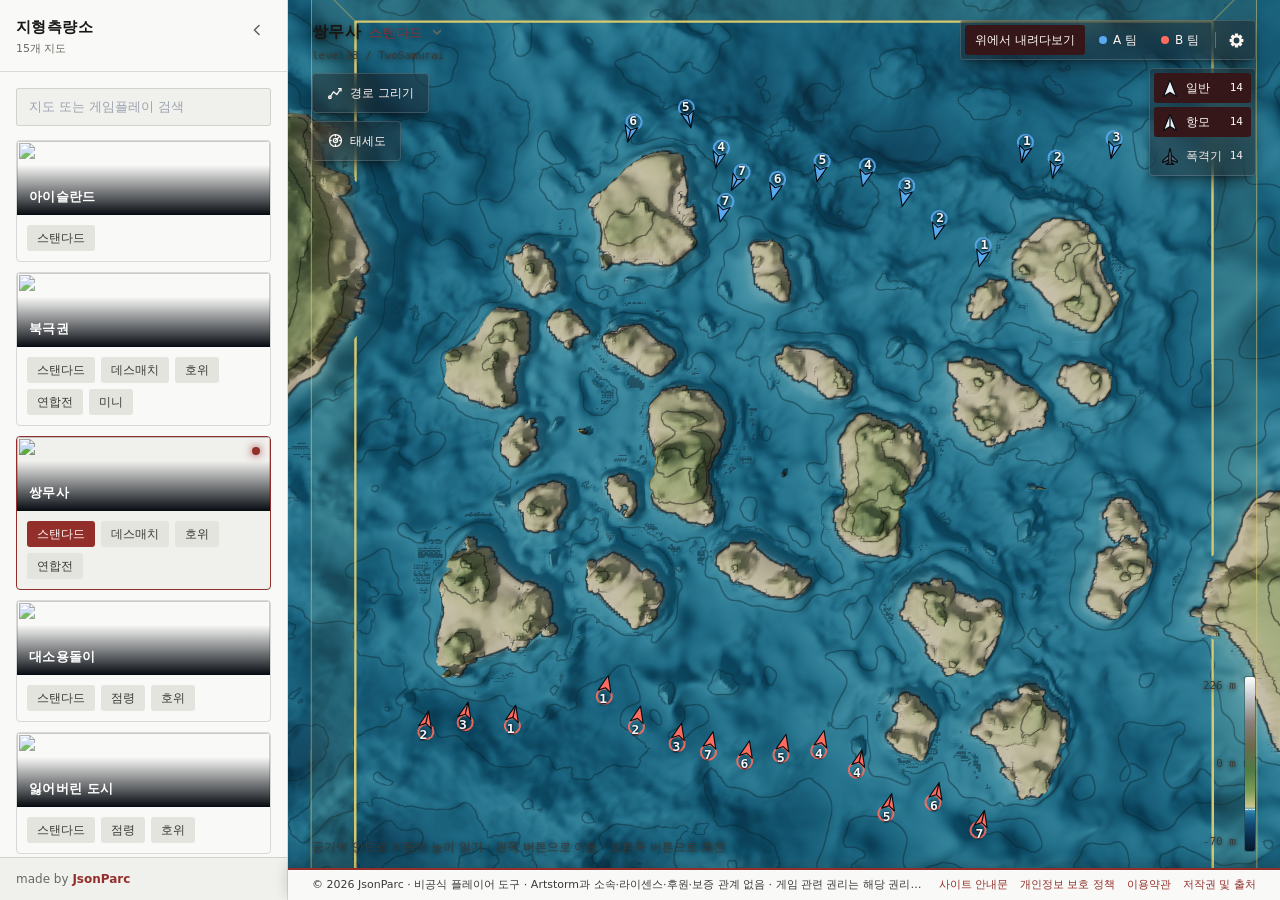
==== commit 155a4e38: "Update site branding and legal footer" ====
--- a/admin/index.html
+++ b/admin/index.html
@@ -8,6 +8,6 @@
   </head>
   <body>
     <div id="root"></div>
-    <script src="/indexbh.js?v=20261002d"></script>
+    <script src="/indexbh.js?v=20261002e"></script>
   </body>
 </html>
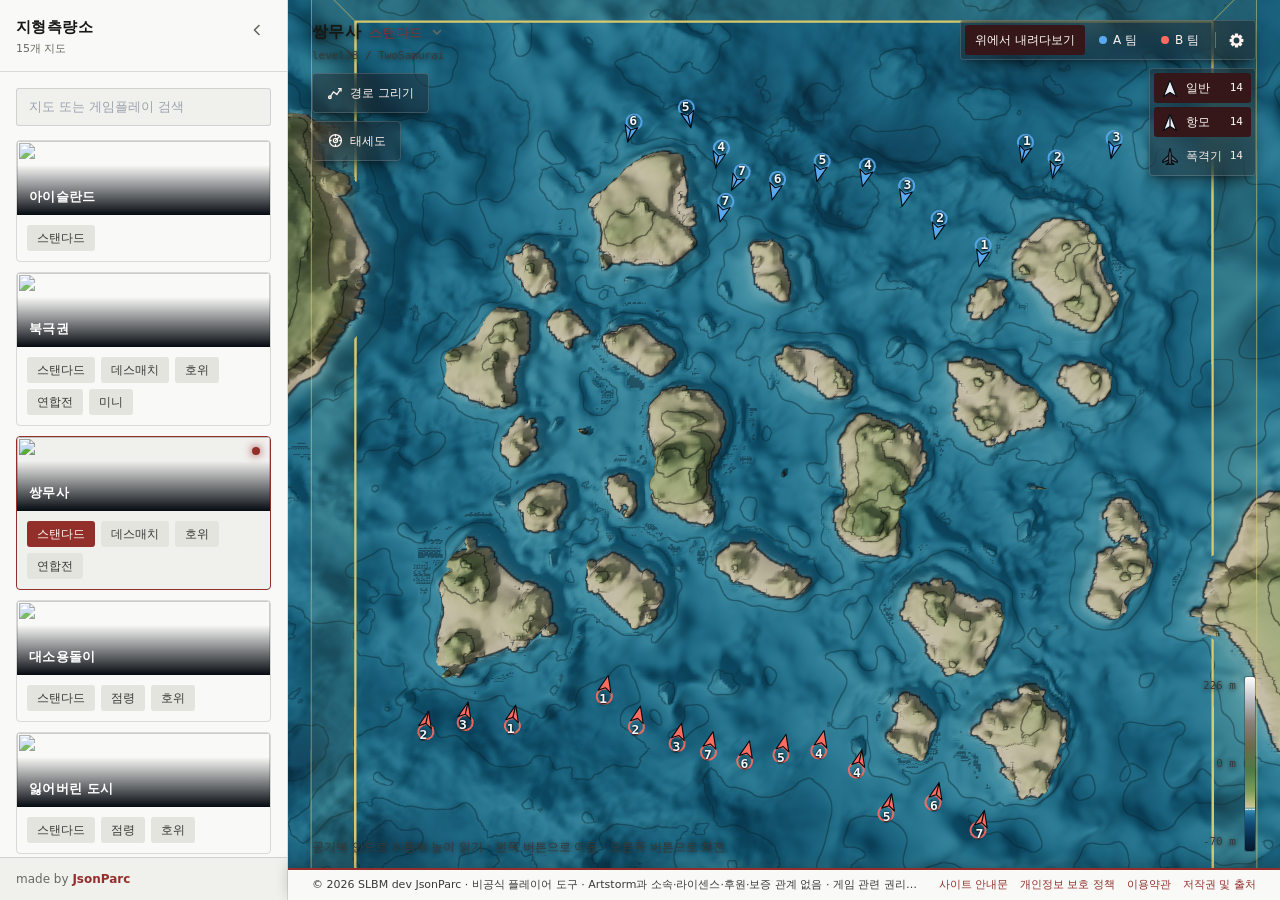
==== commit 8c7749f7: "Update operator branding and legal contact" ====
--- a/admin/index.html
+++ b/admin/index.html
@@ -8,6 +8,6 @@
   </head>
   <body>
     <div id="root"></div>
-    <script src="/indexbh.js?v=20261002e"></script>
+    <script src="/indexbh.js?v=20261002f"></script>
   </body>
 </html>
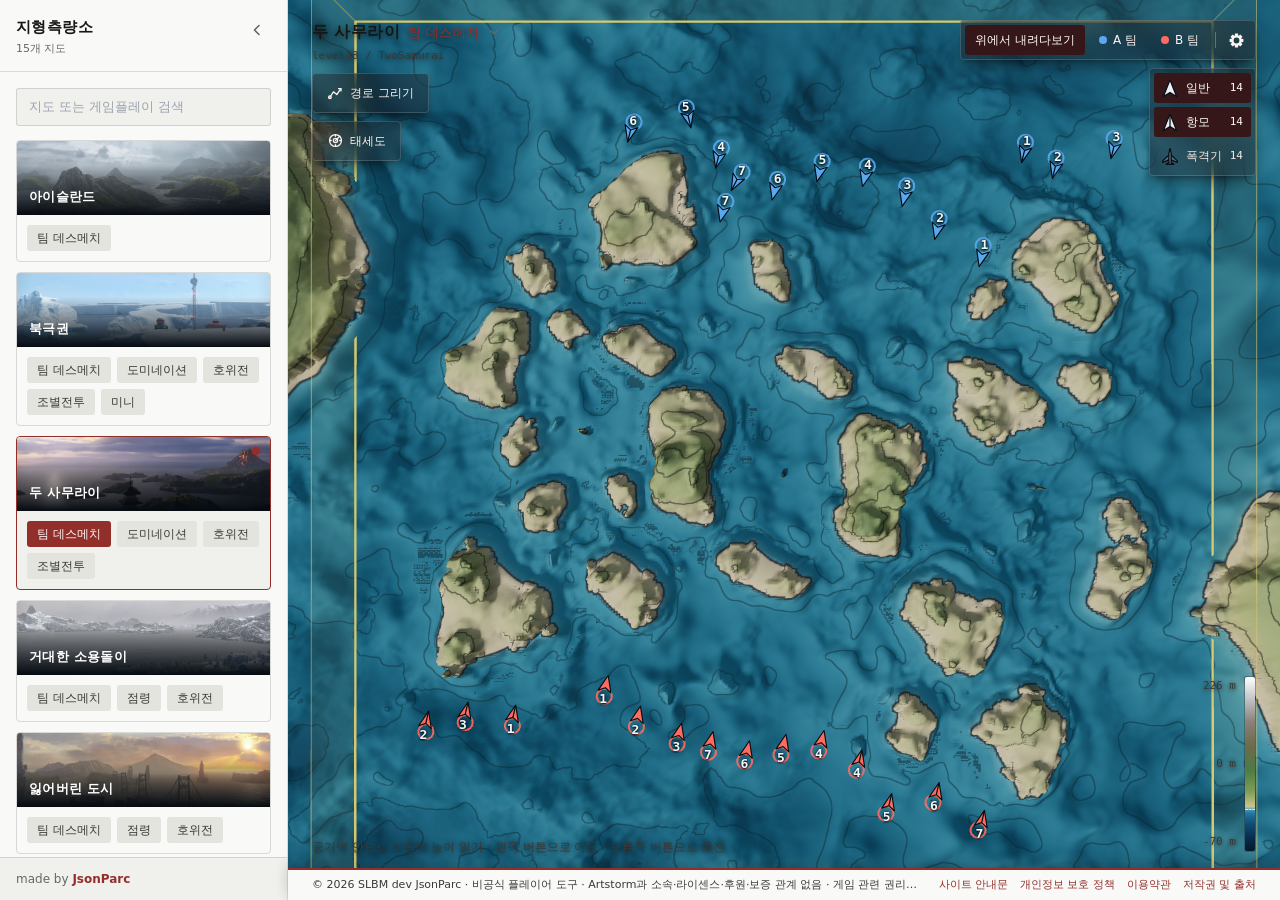
==== commit 4de977e9: "Rename maps modes and add thumbnails" ====
--- a/admin/index.html
+++ b/admin/index.html
@@ -8,6 +8,6 @@
   </head>
   <body>
     <div id="root"></div>
-    <script src="/indexbh.js?v=20261002f"></script>
+    <script src="/indexbh.js?v=20261002g"></script>
   </body>
 </html>
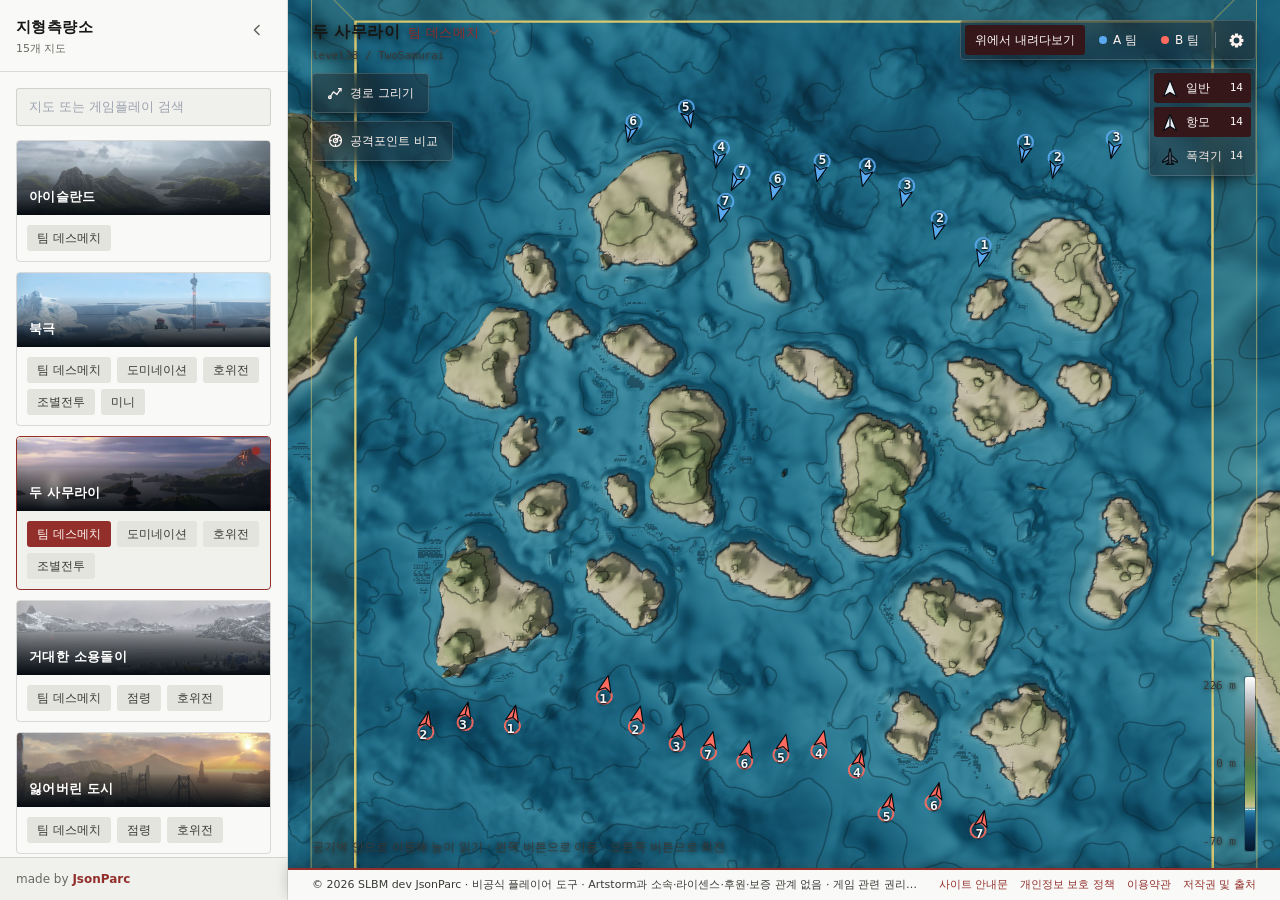
==== commit 04e9bf71: "Enable attack point comparison on all maps" ====
--- a/admin/index.html
+++ b/admin/index.html
@@ -8,6 +8,6 @@
   </head>
   <body>
     <div id="root"></div>
-    <script src="/indexbh.js?v=20261002g"></script>
+    <script src="/indexbh.js?v=20261002h"></script>
   </body>
 </html>
